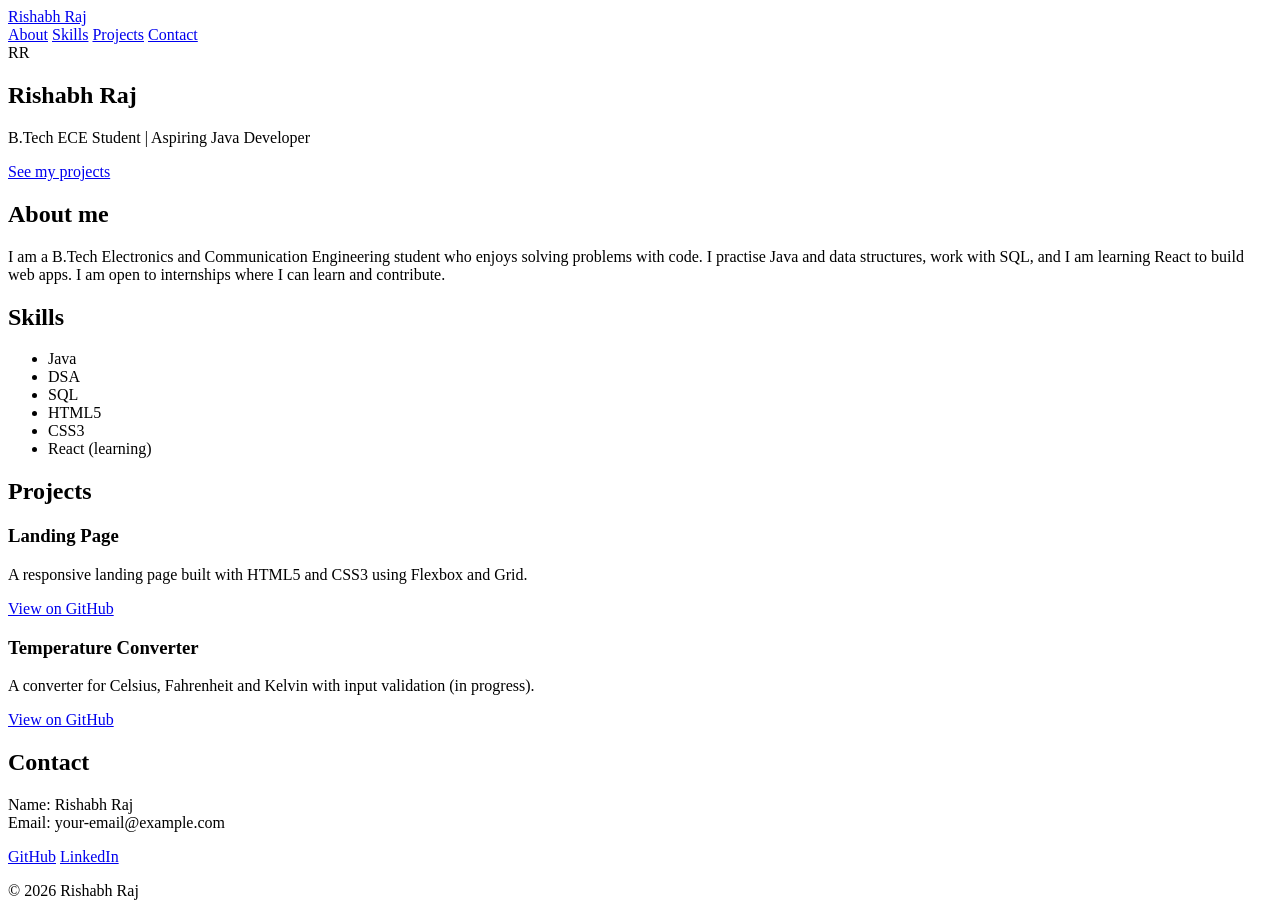
==== WebDev-L1-Portfolio/index.html @ 19aa321c "Create index.html" ====
<!DOCTYPE html>
<html lang="en">
<head>
  <meta charset="UTF-8">
  <meta name="viewport" content="width=device-width, initial-scale=1">
  <title>Rishabh Raj | Portfolio</title>
  <link rel="stylesheet" href="style.css">
</head>
<body>
  <header class="nav">
    <a class="logo" href="#home">Rishabh Raj</a>
    <nav>
      <a href="#about">About</a>
      <a href="#skills">Skills</a>
      <a href="#projects">Projects</a>
      <a href="#contact">Contact</a>
    </nav>
  </header>

  <main>
    <section class="hero" id="home">
      <div class="avatar">RR</div>
      <div>
        <h1>Rishabh Raj</h1>
        <p class="role">B.Tech ECE Student | Aspiring Java Developer</p>
        <a class="btn" href="#projects">See my projects</a>
      </div>
    </section>

    <section class="section" id="about">
      <h2>About me</h2>
      <p class="narrow">I am a B.Tech Electronics and Communication Engineering student who enjoys solving problems with code. I practise Java and data structures, work with SQL, and I am learning React to build web apps. I am open to internships where I can learn and contribute.</p>
    </section>

    <section class="section alt" id="skills">
      <h2>Skills</h2>
      <ul class="skills">
        <li>Java</li>
        <li>DSA</li>
        <li>SQL</li>
        <li>HTML5</li>
        <li>CSS3</li>
        <li>React (learning)</li>
      </ul>
    </section>

    <section class="section" id="projects">
      <h2>Projects</h2>
      <div class="grid">
        <article class="card">
          <h3>Landing Page</h3>
          <p>A responsive landing page built with HTML5 and CSS3 using Flexbox and Grid.</p>
          <a href="https://github.com/ecerishabhraj-stack/OIBSIP/tree/main/WebDev-L1-LandingPage">View on GitHub</a>
        </article>
        <article class="card">
          <h3>Temperature Converter</h3>
          <p>A converter for Celsius, Fahrenheit and Kelvin with input validation (in progress).</p>
          <a href="https://github.com/ecerishabhraj-stack/OIBSIP">View on GitHub</a>
        </article>
      </div>
    </section>

    <section class="section alt" id="contact">
      <h2>Contact</h2>
      <p class="narrow">Name: Rishabh Raj<br>Email: your-email@example.com</p>
      <p class="links">
        <a href="https://github.com/ecerishabhraj-stack">GitHub</a>
        <a href="https://www.linkedin.com/">LinkedIn</a>
      </p>
    </section>
  </main>

  <footer class="footer">&copy; 2026 Rishabh Raj</footer>
</body>
</html>
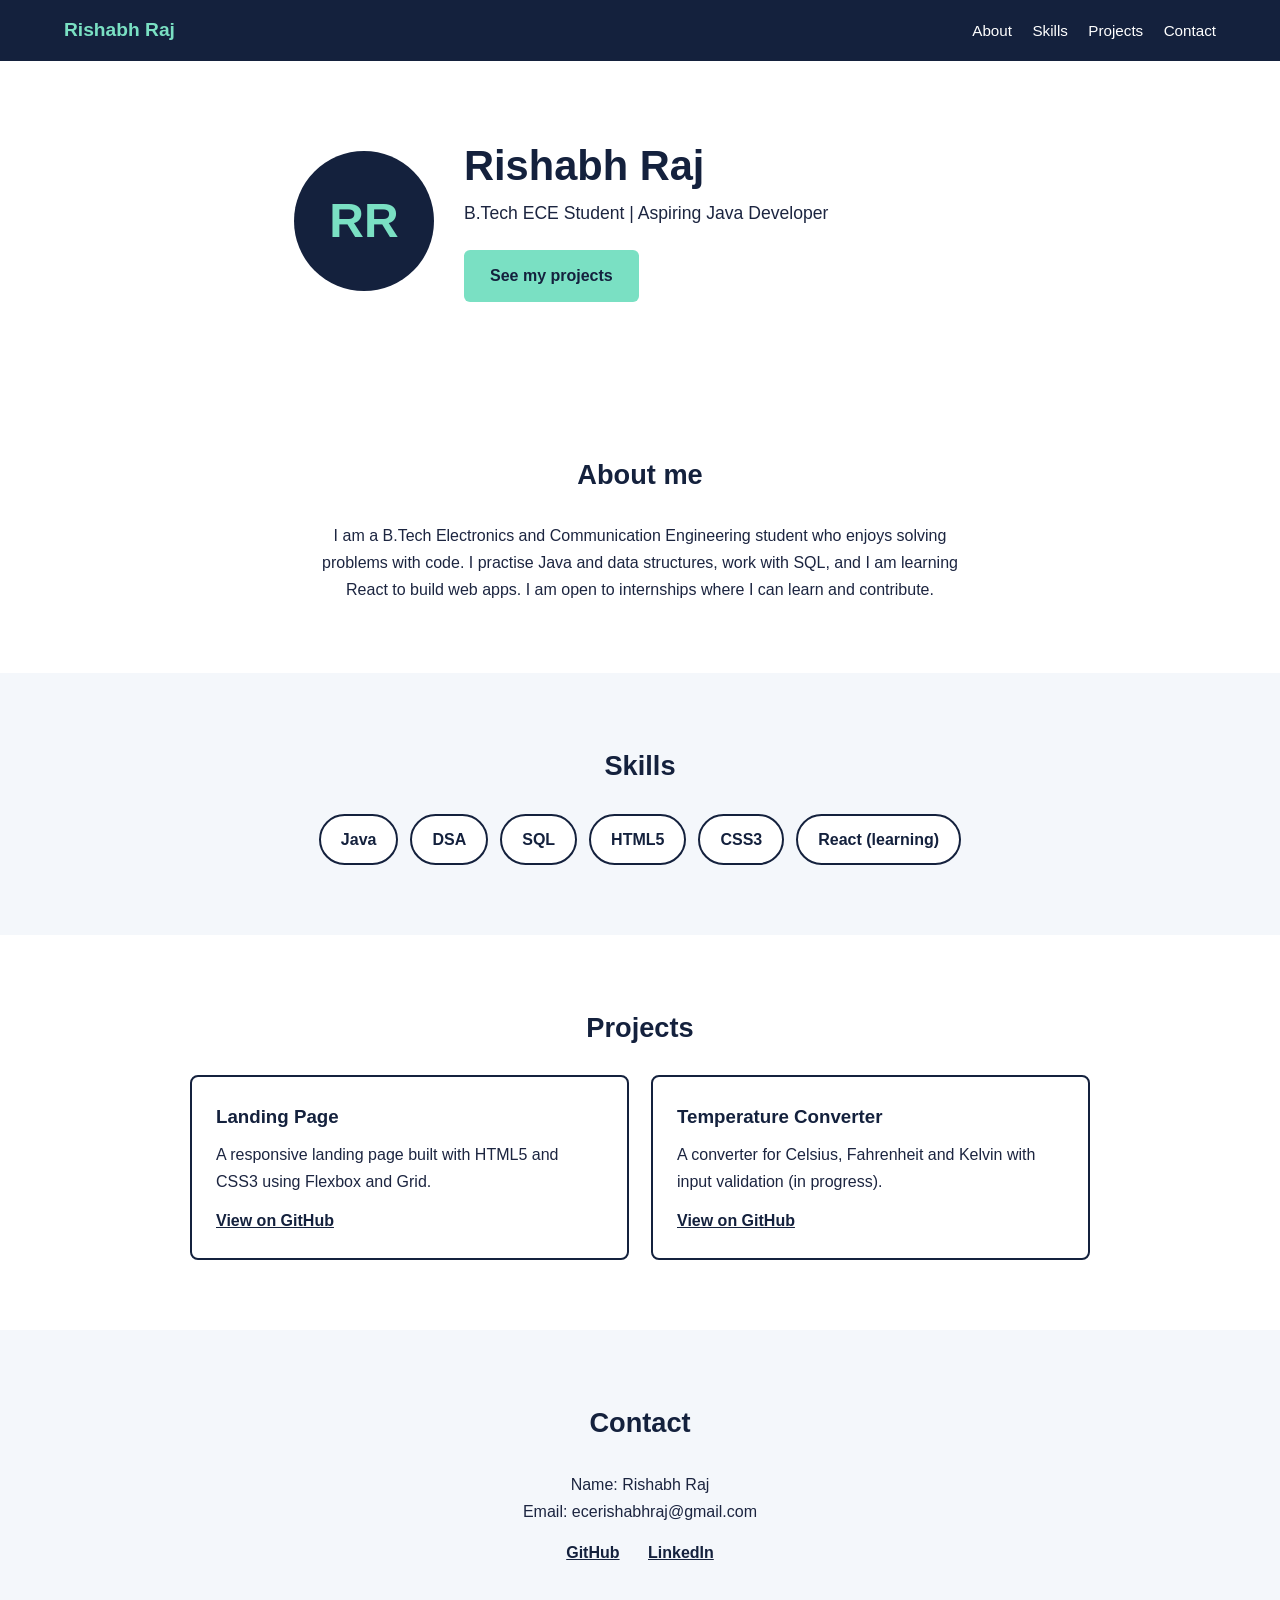
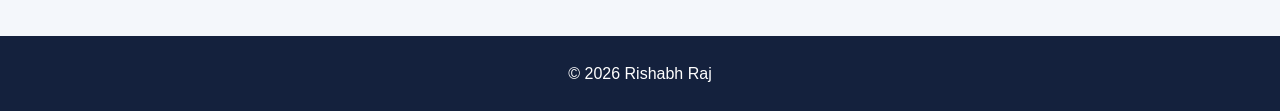
==== commit 4eaa9bbe: "Update index.html" ====
--- a/WebDev-L1-Portfolio/index.html
+++ b/WebDev-L1-Portfolio/index.html
@@ -62,10 +62,10 @@
 
     <section class="section alt" id="contact">
       <h2>Contact</h2>
-      <p class="narrow">Name: Rishabh Raj<br>Email: your-email@example.com</p>
+      <p class="narrow">Name: Rishabh Raj<br>Email: ecerishabhraj@gmail.com</p>
       <p class="links">
         <a href="https://github.com/ecerishabhraj-stack">GitHub</a>
-        <a href="https://www.linkedin.com/">LinkedIn</a>
+        <a href="https://www.linkedin.com/in/rishabh-raj-aa246b190/">LinkedIn</a>
       </p>
     </section>
   </main>
--- a/WebDev-L1-Portfolio/style.css
+++ b/WebDev-L1-Portfolio/style.css
@@ -0,0 +1,116 @@
+:root {
+  --ink: #14213d;
+  --mint: #7ae0c3;
+  --paper: #f4f7fb;
+  --white: #ffffff;
+  --text: #1c2540;
+}
+
+* { box-sizing: border-box; margin: 0; padding: 0; }
+
+html { scroll-behavior: smooth; scroll-padding-top: 70px; }
+
+body {
+  font-family: Verdana, Arial, sans-serif;
+  font-size: 1rem;
+  line-height: 1.7;
+  color: var(--text);
+  background: var(--white);
+}
+
+.nav {
+  position: sticky;
+  top: 0;
+  z-index: 10;
+  display: flex;
+  flex-wrap: wrap;
+  justify-content: space-between;
+  align-items: center;
+  gap: 8px 20px;
+  padding: 14px 5%;
+  background: var(--ink);
+}
+.logo { color: var(--mint); font-weight: bold; font-size: 1.2rem; text-decoration: none; }
+nav a { color: var(--white); text-decoration: none; margin-left: 16px; font-size: 0.95rem; }
+nav a:hover { color: var(--mint); }
+
+.hero {
+  display: flex;
+  flex-wrap: wrap;
+  align-items: center;
+  gap: 30px;
+  max-width: 820px;
+  margin: 0 auto;
+  padding: 80px 5%;
+}
+.avatar {
+  width: 140px;
+  height: 140px;
+  border-radius: 50%;
+  background: var(--ink);
+  color: var(--mint);
+  font-size: 3rem;
+  font-weight: bold;
+  display: flex;
+  align-items: center;
+  justify-content: center;
+}
+.hero h1 { font-size: 2.6rem; color: var(--ink); line-height: 1.2; }
+.role { margin: 8px 0 22px; font-size: 1.1rem; }
+.btn {
+  display: inline-block;
+  padding: 12px 26px;
+  background: var(--mint);
+  color: var(--ink);
+  font-weight: bold;
+  text-decoration: none;
+  border-radius: 6px;
+}
+.btn:hover { background: var(--ink); color: var(--mint); }
+
+.section { padding: 70px 5%; }
+.section.alt { background: var(--paper); }
+.section h2 { font-size: 1.7rem; color: var(--ink); text-align: center; margin-bottom: 24px; }
+.narrow { max-width: 640px; margin: 0 auto; text-align: center; }
+
+.skills {
+  list-style: none;
+  display: flex;
+  flex-wrap: wrap;
+  justify-content: center;
+  gap: 12px;
+  max-width: 700px;
+  margin: 0 auto;
+}
+.skills li {
+  padding: 10px 20px;
+  background: var(--white);
+  border: 2px solid var(--ink);
+  border-radius: 30px;
+  font-weight: bold;
+  color: var(--ink);
+}
+
+.grid {
+  display: grid;
+  grid-template-columns: repeat(auto-fit, minmax(260px, 1fr));
+  gap: 22px;
+  max-width: 900px;
+  margin: 0 auto;
+}
+.card { padding: 24px; border: 2px solid var(--ink); border-radius: 8px; }
+.card h3 { color: var(--ink); margin-bottom: 8px; }
+.card p { margin-bottom: 12px; }
+.card a, .links a { color: var(--ink); font-weight: bold; }
+
+.links { text-align: center; margin-top: 14px; }
+.links a { margin: 0 12px; }
+
+.footer { background: var(--ink); color: var(--white); text-align: center; padding: 24px 5%; }
+
+@media (max-width: 600px) {
+  .hero { flex-direction: column; text-align: center; padding: 50px 5%; }
+  .hero h1 { font-size: 2rem; }
+  .nav { justify-content: center; }
+  nav a { margin: 0 8px; }
+}
